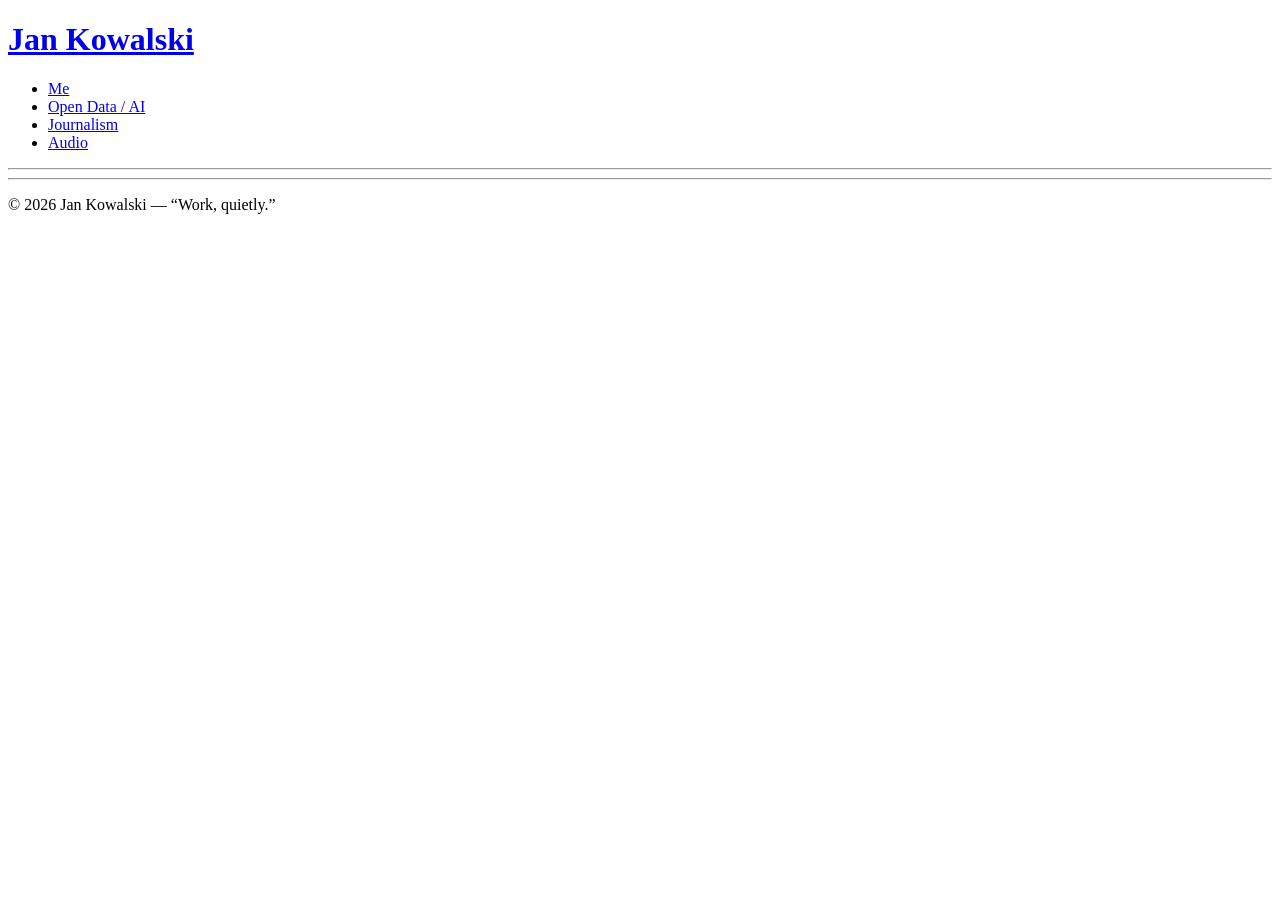
==== index.html @ d90b4663 "deploy: 26296037ba4a48ab0c5affb94db49296bf097798" ====
<!doctype html><html lang=en><head><meta name=generator content="Hugo 0.111.3"><meta charset=utf-8><meta name=viewport content="width=device-width,initial-scale=1"><title>Jan Kowalski | Jan Kowalski</title><link rel=stylesheet href=/css/styles.css></head><body><header><div class="container header-inner"><h1 class=site-title><a href=/>Jan Kowalski</a></h1><nav><ul class=nav><li><a href=/>Me</a></li><li><a href=/open-data-ai/>Open Data / AI</a></li><li><a href=/journalism/>Journalism</a></li><li><a href=/audio/>Audio</a></li></ul></nav></div><hr class=rule></header><main class=container><section></section></main><footer><hr class=rule><div class="container footer-inner"><p>&copy; 2026 Jan Kowalski — “Work, quietly.”</p></div></footer></body></html>
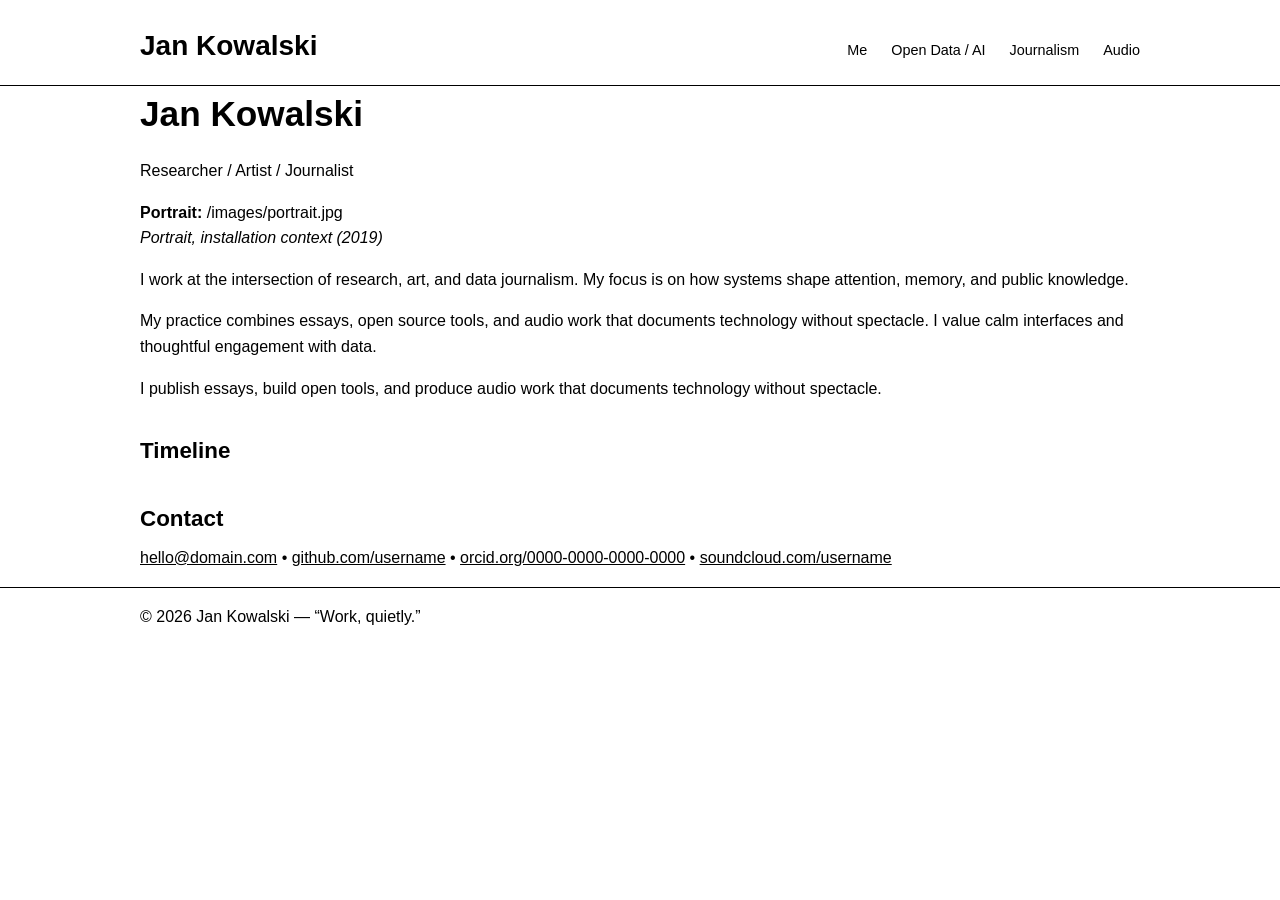
==== commit b3ec47c1: "deploy: 8931b9a5ab0e44a8d83391e5d731c1913713d3d9" ====
--- a/index.html
+++ b/index.html
@@ -1 +1 @@
-<!doctype html><html lang=en><head><meta name=generator content="Hugo 0.111.3"><meta charset=utf-8><meta name=viewport content="width=device-width,initial-scale=1"><title>Jan Kowalski | Jan Kowalski</title><link rel=stylesheet href=/css/styles.css></head><body><header><div class="container header-inner"><h1 class=site-title><a href=/>Jan Kowalski</a></h1><nav><ul class=nav><li><a href=/>Me</a></li><li><a href=/open-data-ai/>Open Data / AI</a></li><li><a href=/journalism/>Journalism</a></li><li><a href=/audio/>Audio</a></li></ul></nav></div><hr class=rule></header><main class=container><section></section></main><footer><hr class=rule><div class="container footer-inner"><p>&copy; 2026 Jan Kowalski — “Work, quietly.”</p></div></footer></body></html>+<!doctype html><html lang=en><head><meta name=generator content="Hugo 0.111.3"><meta charset=utf-8><meta name=viewport content="width=device-width,initial-scale=1"><title>Me | Jan Kowalski</title><link rel=stylesheet href=/css/styles.css></head><body><header><div class="container header-inner"><h1 class=site-title><a href=/>Jan Kowalski</a></h1><nav><ul class=nav><li><a href=/>Me</a></li><li><a href=/open-data-ai/>Open Data / AI</a></li><li><a href=/journalism/>Journalism</a></li><li><a href=/audio/>Audio</a></li></ul></nav></div><hr class=rule></header><main class=container><section><h1 id=jan-kowalski>Jan Kowalski</h1><p>Researcher / Artist / Journalist</p><p><strong>Portrait:</strong> /images/portrait.jpg<br><em>Portrait, installation context (2019)</em></p><p>I work at the intersection of research, art, and data journalism. My focus is on how systems shape attention, memory, and public knowledge.</p><p>My practice combines essays, open source tools, and audio work that documents technology without spectacle. I value calm interfaces and thoughtful engagement with data.</p><p>I publish essays, build open tools, and produce audio work that documents technology without spectacle.</p><h2 id=timeline>Timeline</h2><h2 id=contact>Contact</h2><p><a href=mailto:hello@domain.com>hello@domain.com</a> • <a href=https://github.com/username>github.com/username</a> • <a href=https://orcid.org/0000-0000-0000-0000>orcid.org/0000-0000-0000-0000</a> • <a href=https://soundcloud.com/username>soundcloud.com/username</a></p></section></main><footer><hr class=rule><div class="container footer-inner"><p>&copy; 2026 Jan Kowalski — “Work, quietly.”</p></div></footer></body></html>
